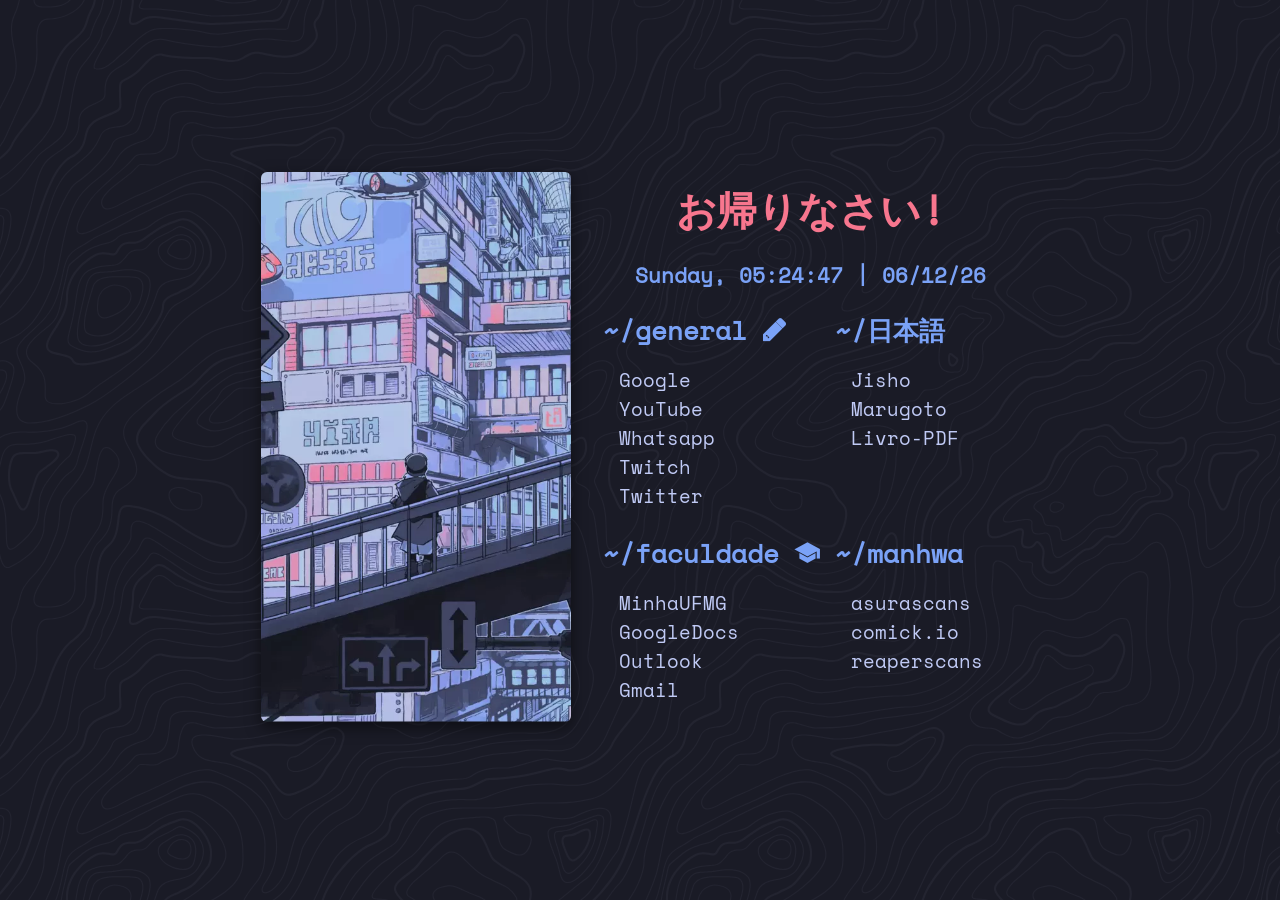
==== index.html @ d49e302d "Remove folders" ====
<!doctype html>
<html lang="en">
  <head>
    <title>~/startpage 💤</title>
    <meta charset="UTF-8" />
    <meta name="viewport" content="width=device-width, initial-scale=1" />
    <link href="style.css" rel="stylesheet" /> <!-- Verifique o caminho do CSS -->
  </head>

  <body class="fazzi">
    <div id="image">
      <img id="carouselImage" src="cover1.webp" /> <!-- Verifique o caminho da imagem -->
    </div>
    <div id="text">
      <div id="greeting">お帰りなさい!</div>
      <div id="date"></div>
      <div id="links">
        <div class="urls">
          <div class="header">~/general </div>
          <ul>
            <li><a href="https://google.com">Google</a></li>
            <li><a href="https://youtube.com">YouTube</a></li>
            <li><a href="https://web.whatsapp.com/">Whatsapp</a></li>
            <li><a href="https://www.twitch.tv/aykiaa">Twitch</a></li>
            <li><a href="https://x.com/home">Twitter</a></li>
          </ul>
        </div>
        <div class="urls">
          <div class="header">~/日本語</div>
          <ul>
            <li><a href="https://jisho.org/">Jisho</a></li>
            <li>
              <a href="https://www.marugoto-online.jp/a1/mypage/progress/">Marugoto</a>
            </li>
            <li>
              <a href="file:///C:/Users/ayk/Documents/Marugoto%20Prints/A2-B1/pdfcoffee.com_marugoto-a2-b1-pdf-free.pdf">Livro-PDF</a>
            </li>
          </ul>
        </div>
        <div class="urls">
          <div class="header">~/faculdade 󰑴</div>
          <ul>
            <li><a href="https://sistemas.ufmg.br/">MinhaUFMG</a></li>
            <li><a href="https://docs.google.com/document/u/2/?hl=pt-BR">GoogleDocs</a></li>
            <li><a href="https://outlook.live.com/mail/0/">Outlook</a></li>
            <li><a href="https://mail.google.com/mail/u/2/#inbox">Gmail</a></li>
          </ul>
        </div>
        <div class="urls">
          <div class="header">~/manhwa</div>
          <ul>
            <li><a href="https://asuracomic.net/">asurascans</a></li>
            <li><a href="https://comick.io/home2">comick.io</a></li>
            <li><a href="https://reaperscans.com/">reaperscans</a></li>
          </ul>
        </div>
      </div>
    </div>
  </body>
  <script async src="date.js"></script> 
  <script async src="theme.js"></script> 
</html>
---- style.css ----
@font-face {
  font-family: "SpaceMono Nerd Font";
  font-display: swap;
  src:
    local("SpaceMono Nerd Font"),
    url(../fonts/SpaceMonoNF.woff2) format("woff2"),
    url(../fonts/SpaceMonoNF.woff) format("woff");
}

:root {
  color-scheme: dark;
}

img {
  transition:
    transform 0.15s ease-in-out,
    opacity 0.2s ease-in-out;
}

html {
  display: flex;
  align-items: center;
  justify-content: center;
  height: 100svh;
  background-color: var(--background-color);
  background-image: url("../bgs/topography.svg");
  overflow-x: clip;
}

html.loaded {
  transition: background-color 0.2s ease-in-out;
}

body {
  display: flex;
  color: var(--text-color);
  font-family:
    SpaceMono Nerd Font,
    monospace;
  justify-content: center;
  align-items: center;
}

#text,
#image {
  opacity: 0;
  transition: opacity 0.2s ease-in;
}

#text.loaded,
#image.loaded {
  opacity: 1;
}

#text.loaded * {
  transition: color 0.2s ease-in-out;
}

#carouselImage {
  height: 550px;
  aspect-ratio: 9 / 16;
  border-radius: 6px;
  box-shadow: 0px 5px 15px 0px rgba(0, 0, 0, 0.5);
  object-fit: cover;
}

#image {
  margin-right: 1em;
}

#carouselImage:hover {
  transform: scale(1.1);
  cursor: pointer;
}

@media (max-width: 800px) {
  img,
  #image {
    display: none;
    margin: 0;
    padding: 0;
  }
}

#greeting {
  color: var(--accent-color-2);
  font-size: 2.5em;
  font-weight: 900;
  grid-column: 1/-1;
  text-align: center;
  display: grid;
}

#date {
  font-size: 1.3em;
  font-weight: 600;
  color: var(--accent-color);
  display: grid;
  grid-column: 1/-1;
  text-align: center;
  margin: 1em 0;
}

.header {
  color: var(--accent-color);
  font-size: 1.6em;
  font-weight: 600;
}

#links {
  display: grid;
  grid-row-gap: 0.5em;
  grid-template-columns: repeat(2, 1fr);
}

ul {
  list-style-type: none;
  padding-left: 1em;
  margin-left: 0;
}

a {
  color: var(--text-color);
  font-size: 1.2em;
  text-decoration: none;
}

a:hover {
  color: var(--hover-color);
  font-style: italic;
}

.fazzi .urls:nth-child(even) {
  padding-left: 1.5em;
}

#image {
	padding-right: 1em;
}
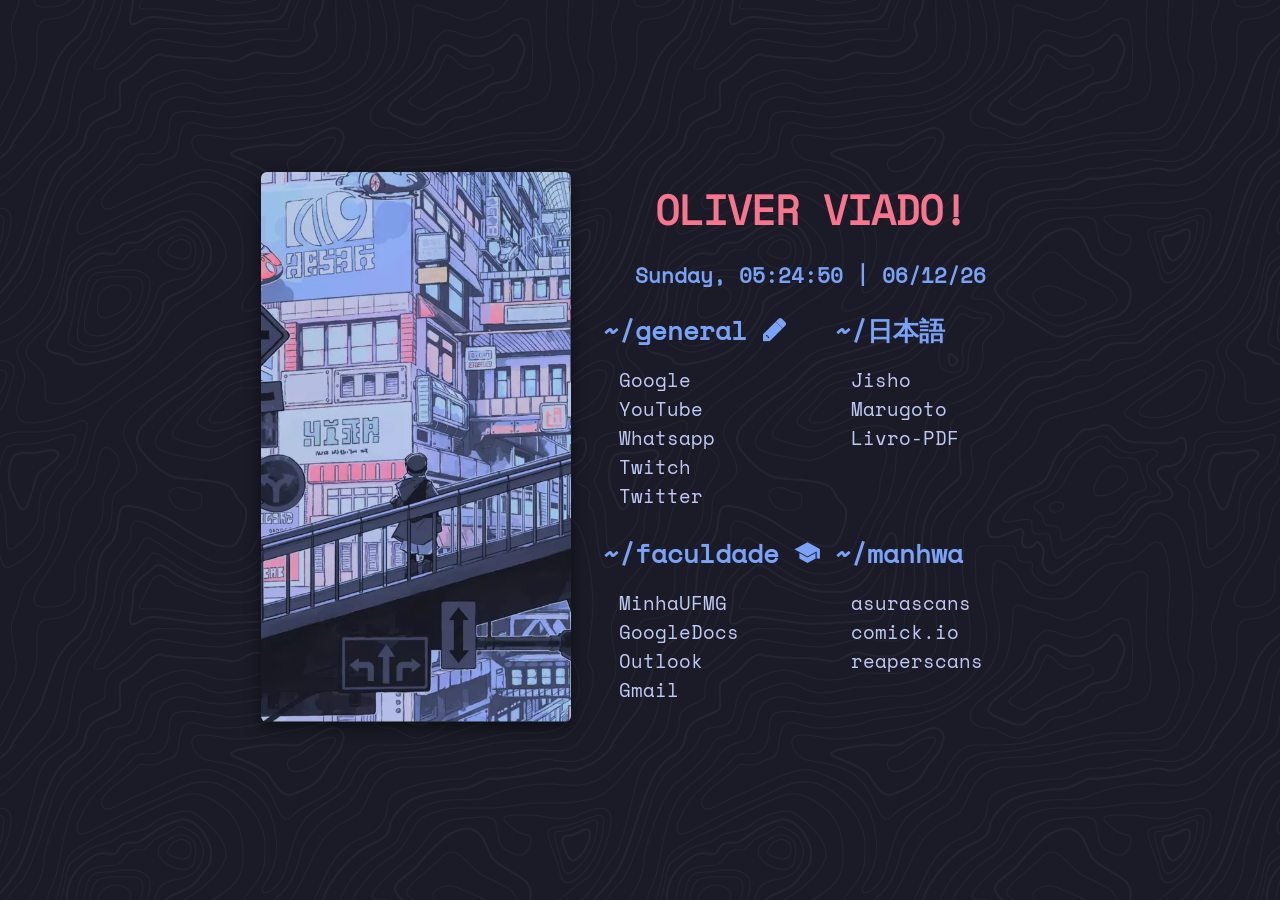
==== commit 3c3aeb79: "test" ====
--- a/index.html
+++ b/index.html
@@ -12,7 +12,7 @@
       <img id="carouselImage" src="cover1.webp" /> <!-- Verifique o caminho da imagem -->
     </div>
     <div id="text">
-      <div id="greeting">お帰りなさい!</div>
+      <div id="greeting">OLIVER VIADO!</div>
       <div id="date"></div>
       <div id="links">
         <div class="urls">
--- a/style.css
+++ b/style.css
@@ -23,7 +23,7 @@
   justify-content: center;
   height: 100svh;
   background-color: var(--background-color);
-  background-image: url("../bgs/topography.svg");
+  background-image: url("topography.svg");
   overflow-x: clip;
 }
 
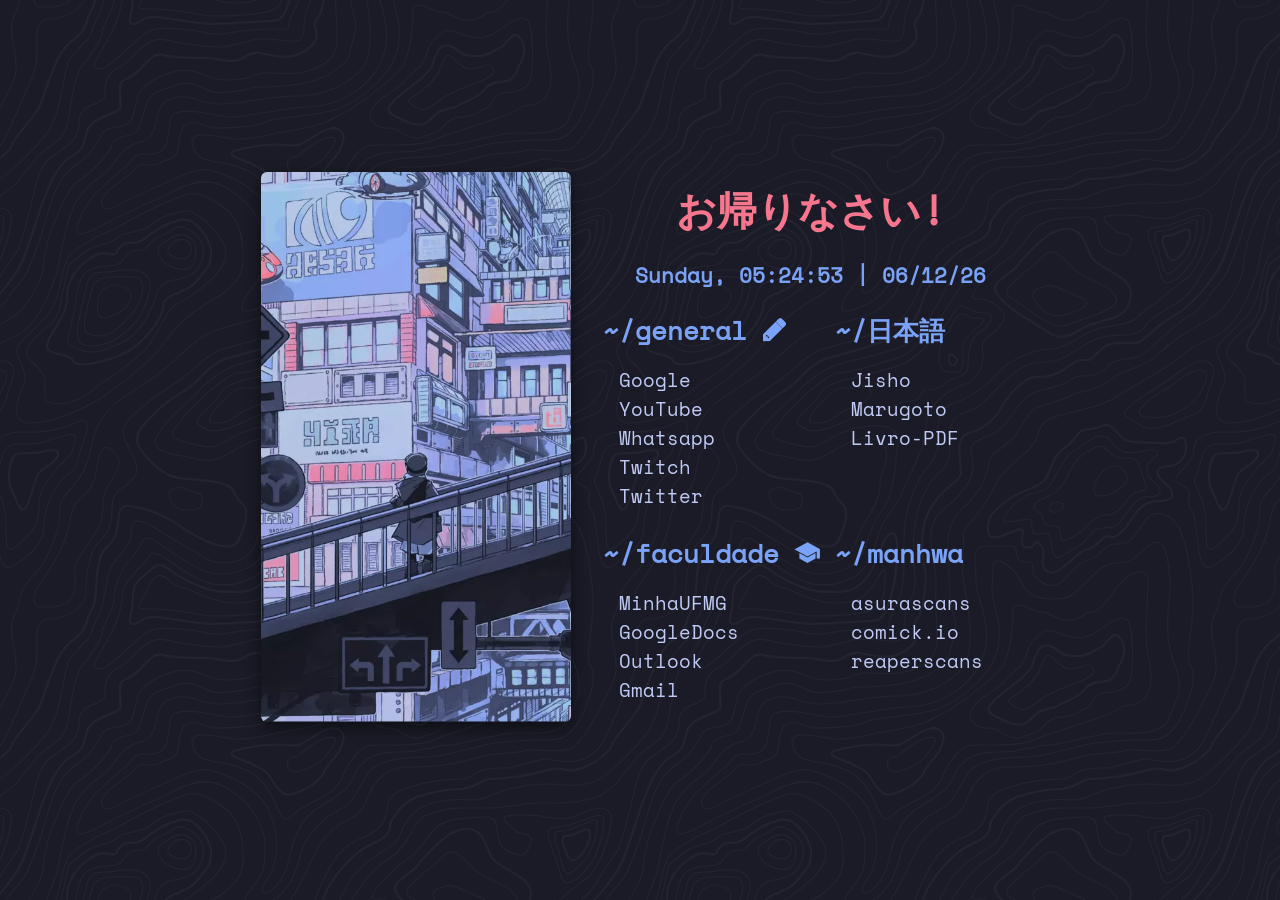
==== commit 4dd1c150: "test2" ====
--- a/index.html
+++ b/index.html
@@ -12,7 +12,7 @@
       <img id="carouselImage" src="cover1.webp" /> <!-- Verifique o caminho da imagem -->
     </div>
     <div id="text">
-      <div id="greeting">OLIVER VIADO!</div>
+      <div id="greeting">お帰りなさい!</div>
       <div id="date"></div>
       <div id="links">
         <div class="urls">
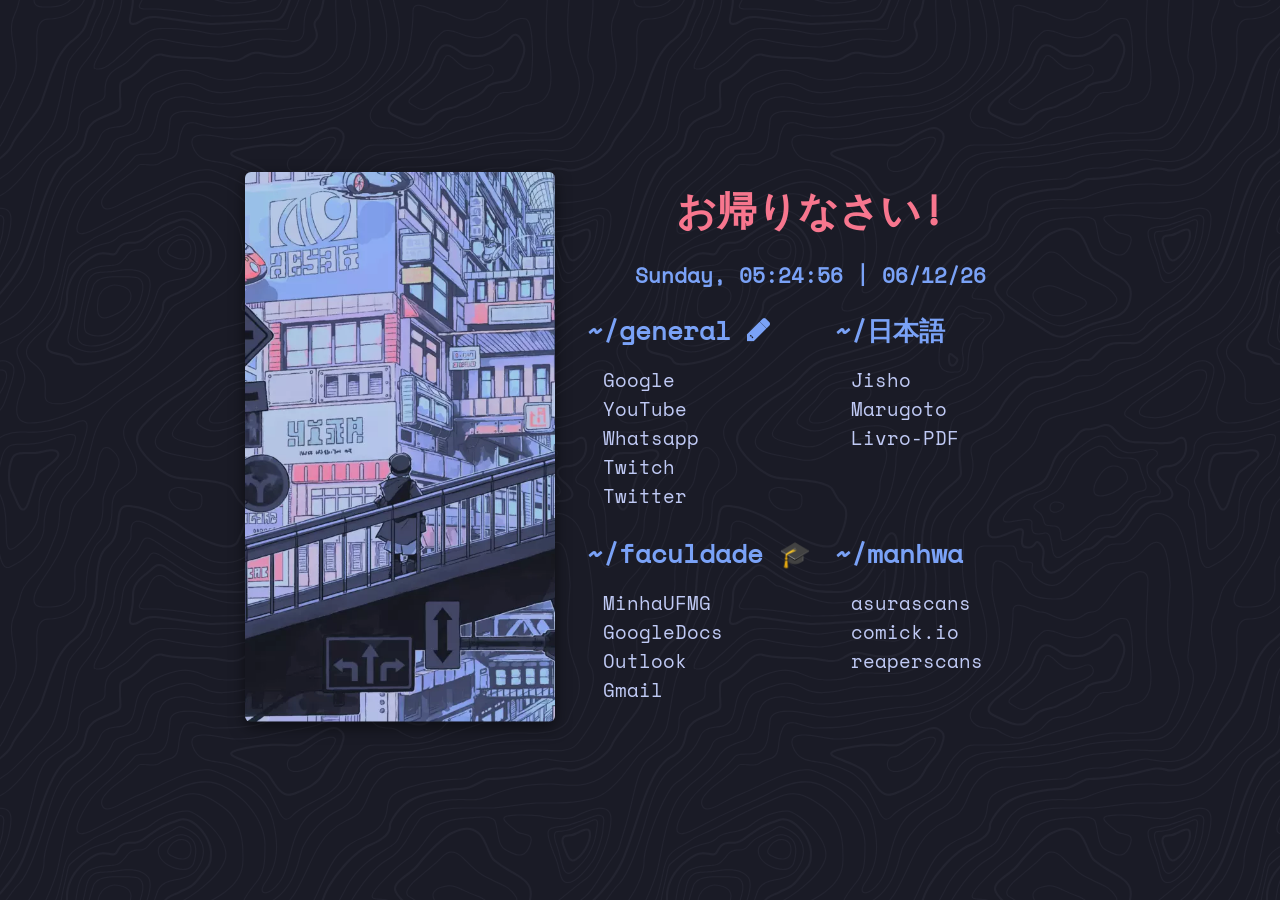
==== commit 46229456: "add unicode in faculdade" ====
--- a/index.html
+++ b/index.html
@@ -38,7 +38,7 @@
           </ul>
         </div>
         <div class="urls">
-          <div class="header">~/faculdade 󰑴</div>
+          <div class="header">~/faculdade 🎓</div>
           <ul>
             <li><a href="https://sistemas.ufmg.br/">MinhaUFMG</a></li>
             <li><a href="https://docs.google.com/document/u/2/?hl=pt-BR">GoogleDocs</a></li>
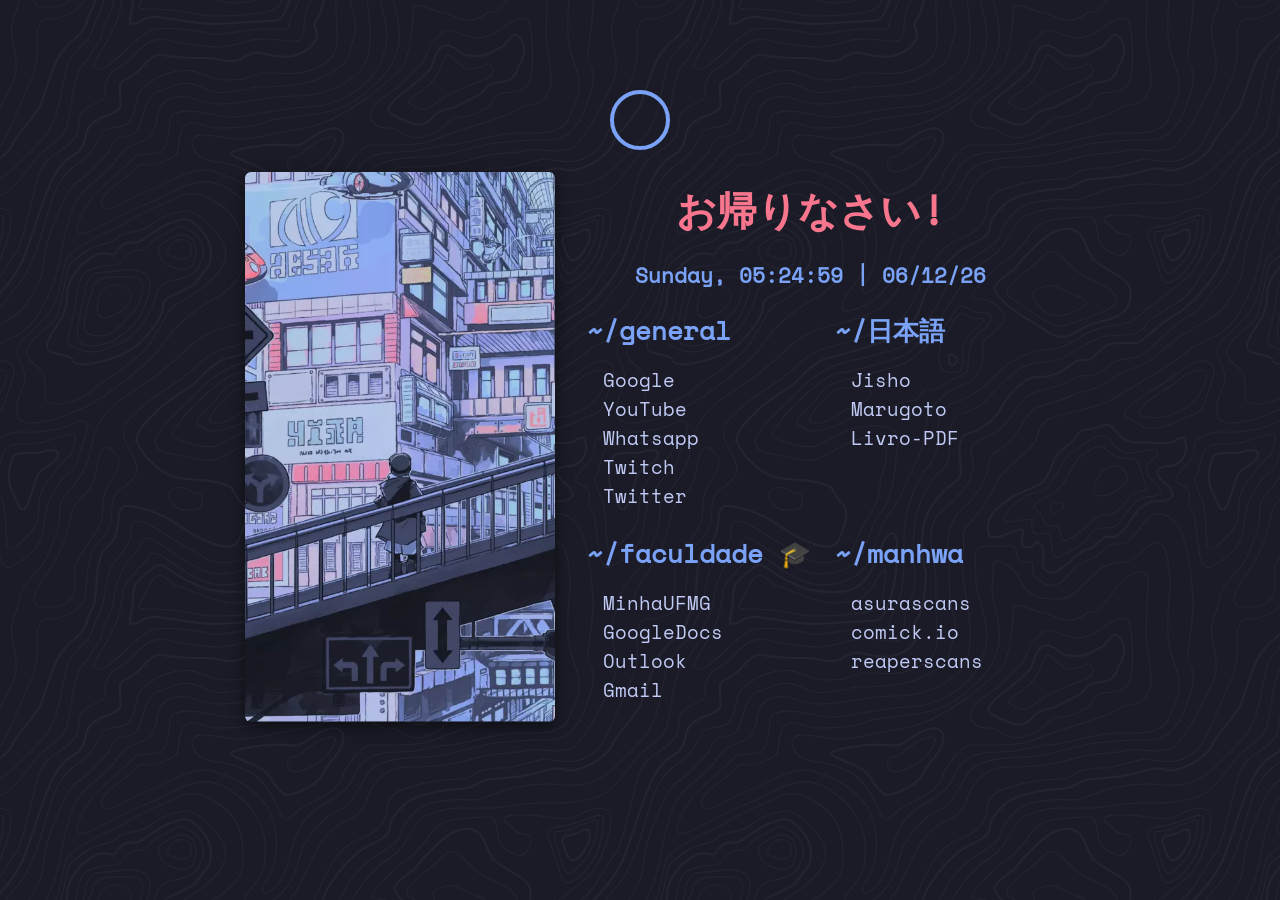
==== commit 19da9a2f: "add search bar" ====
--- a/index.html
+++ b/index.html
@@ -7,7 +7,16 @@
     <link href="style.css" rel="stylesheet" /> <!-- Verifique o caminho do CSS -->
   </head>
 
+  
+  
   <body class="fazzi">
+    <div class="box">
+      <form name="search" action="https://www.google.com/search" method="get">
+        <input type="text" class="input" name="txt" onmouseout="this.value = ''; this.blur();">
+      </form>
+      <i class="fas fa-search"></i>
+    </div> 
+    
     <div id="image">
       <img id="carouselImage" src="cover1.webp" /> <!-- Verifique o caminho da imagem -->
     </div>
@@ -16,7 +25,7 @@
       <div id="date"></div>
       <div id="links">
         <div class="urls">
-          <div class="header">~/general </div>
+          <div class="header">~/general</div>
           <ul>
             <li><a href="https://google.com">Google</a></li>
             <li><a href="https://youtube.com">YouTube</a></li>
--- a/style.css
+++ b/style.css
@@ -8,6 +8,11 @@
 }
 
 :root {
+  --background-color: #1e1e1e; /* Cor de fundo */
+  --text-color: #ffffff; /* Cor do texto */
+  --accent-color: #4ba9d9; /* Cor dos títulos e links */
+  --accent-color-2: #f5498b; /* Cor do saudação 'お帰りなさい!' */
+  --hover-color: #f5a623; /* Cor ao passar o mouse */
   color-scheme: dark;
 }
 
@@ -34,9 +39,7 @@
 body {
   display: flex;
   color: var(--text-color);
-  font-family:
-    SpaceMono Nerd Font,
-    monospace;
+  font-family: SpaceMono Nerd Font, monospace;
   justify-content: center;
   align-items: center;
 }
@@ -135,5 +138,50 @@
 }
 
 #image {
-	padding-right: 1em;
+  padding-right: 1em;
 }
+
+
+.box{
+  display: flex;
+  justify-content: center;
+  margin-bottom: 20px;
+  width: 100%;
+  position: absolute;
+  top: 10%;
+  left: 50%;
+  transform: translateX(-50%);
+}
+
+.input {
+  padding: 10px;
+  width: 60px;
+  height: 60px;
+  background: none;
+  border: 4px solid var(--accent-color);
+  border-radius: 50px;
+  box-sizing: border-box;
+  font-family: "SpaceMono Nerd Font";
+  font-size: 26px;
+  color: var(--accent-color);
+  outline: none;
+  transition: .5s;
+}
+.box:hover input{
+  width: 350px;
+  background: #1a1b26;
+  border-radius: 10px;
+}
+.box i{
+  position: absolute;
+  top: 50%;
+  right: 15px;
+  transform: translate(-50%,-50%);
+  font-size: 26px;
+  color: #ffd52d;
+  transition: .2s;
+}
+.box:hover i{
+  opacity: 0;
+  z-index: -1;
+}
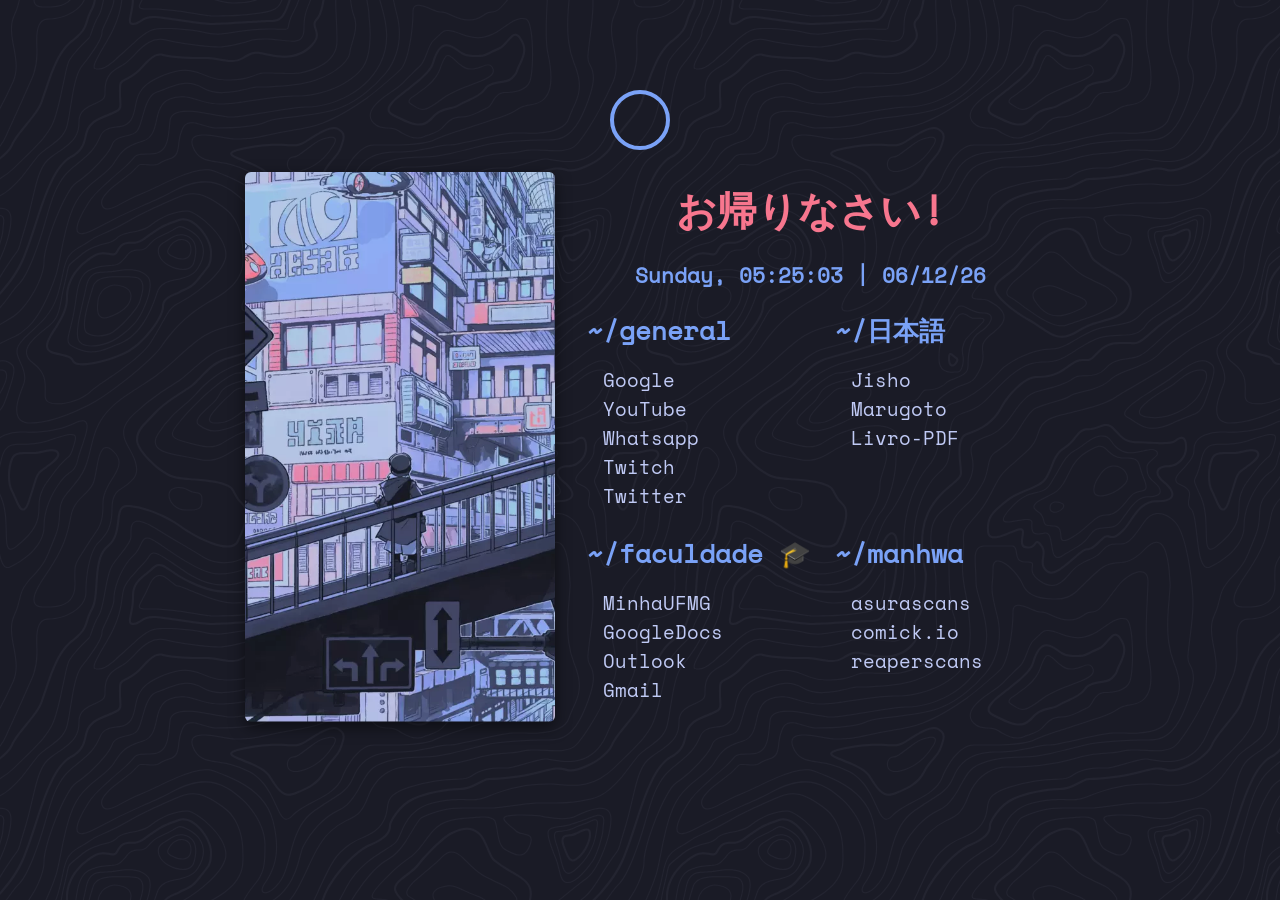
==== commit 1c3bf79a: "add search in google" ====
--- a/index.html
+++ b/index.html
@@ -12,7 +12,7 @@
   <body class="fazzi">
     <div class="box">
       <form name="search" action="https://www.google.com/search" method="get">
-        <input type="text" class="input" name="txt" onmouseout="this.value = ''; this.blur();">
+        <input type="text" class="input" name="q" onmouseout="this.value = ''; this.blur();">
       </form>
       <i class="fas fa-search"></i>
     </div> 
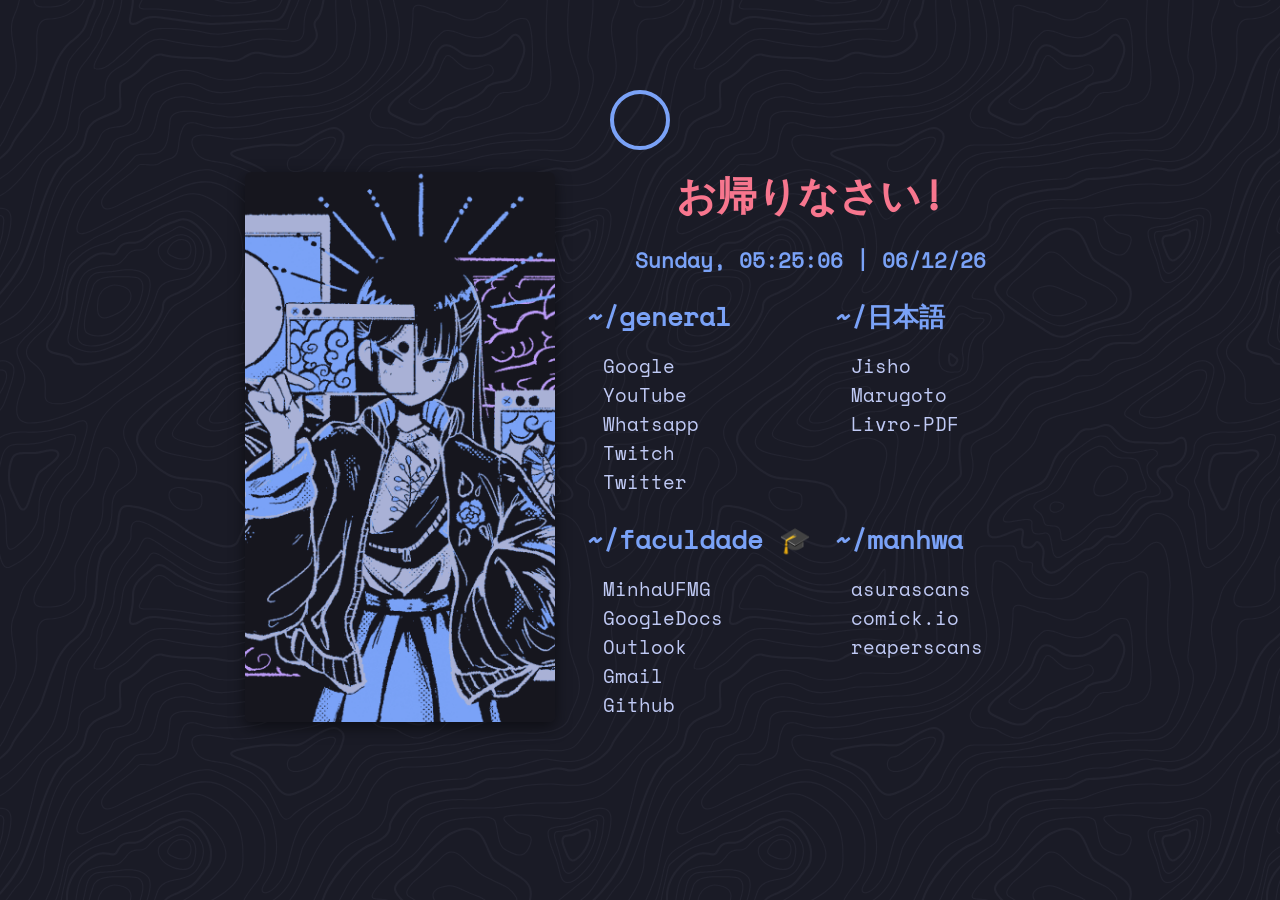
==== commit 961ddf0f: "add github link and change cover img" ====
--- a/index.html
+++ b/index.html
@@ -53,6 +53,7 @@
             <li><a href="https://docs.google.com/document/u/2/?hl=pt-BR">GoogleDocs</a></li>
             <li><a href="https://outlook.live.com/mail/0/">Outlook</a></li>
             <li><a href="https://mail.google.com/mail/u/2/#inbox">Gmail</a></li>
+            <li><a href="https://github.com/aykiaa">Github</a></li>
           </ul>
         </div>
         <div class="urls">
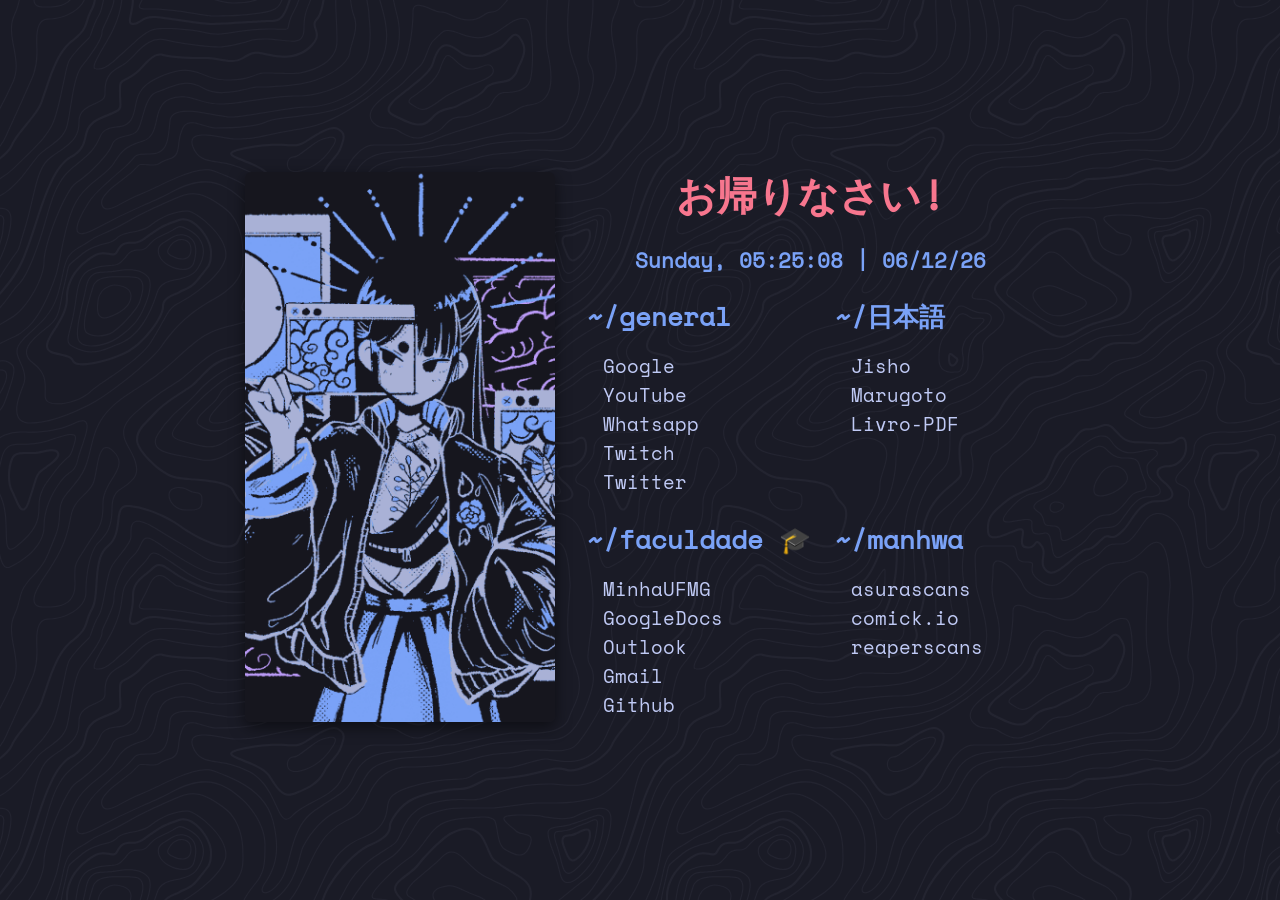
==== commit 90f1b0d2: "delete search bar" ====
--- a/index.html
+++ b/index.html
@@ -10,13 +10,6 @@
   
   
   <body class="fazzi">
-    <div class="box">
-      <form name="search" action="https://www.google.com/search" method="get">
-        <input type="text" class="input" name="q" onmouseout="this.value = ''; this.blur();">
-      </form>
-      <i class="fas fa-search"></i>
-    </div> 
-    
     <div id="image">
       <img id="carouselImage" src="cover1.webp" /> <!-- Verifique o caminho da imagem -->
     </div>
--- a/style.css
+++ b/style.css
@@ -142,46 +142,3 @@
 }
 
 
-.box{
-  display: flex;
-  justify-content: center;
-  margin-bottom: 20px;
-  width: 100%;
-  position: absolute;
-  top: 10%;
-  left: 50%;
-  transform: translateX(-50%);
-}
-
-.input {
-  padding: 10px;
-  width: 60px;
-  height: 60px;
-  background: none;
-  border: 4px solid var(--accent-color);
-  border-radius: 50px;
-  box-sizing: border-box;
-  font-family: "SpaceMono Nerd Font";
-  font-size: 26px;
-  color: var(--accent-color);
-  outline: none;
-  transition: .5s;
-}
-.box:hover input{
-  width: 350px;
-  background: #1a1b26;
-  border-radius: 10px;
-}
-.box i{
-  position: absolute;
-  top: 50%;
-  right: 15px;
-  transform: translate(-50%,-50%);
-  font-size: 26px;
-  color: #ffd52d;
-  transition: .2s;
-}
-.box:hover i{
-  opacity: 0;
-  z-index: -1;
-}
